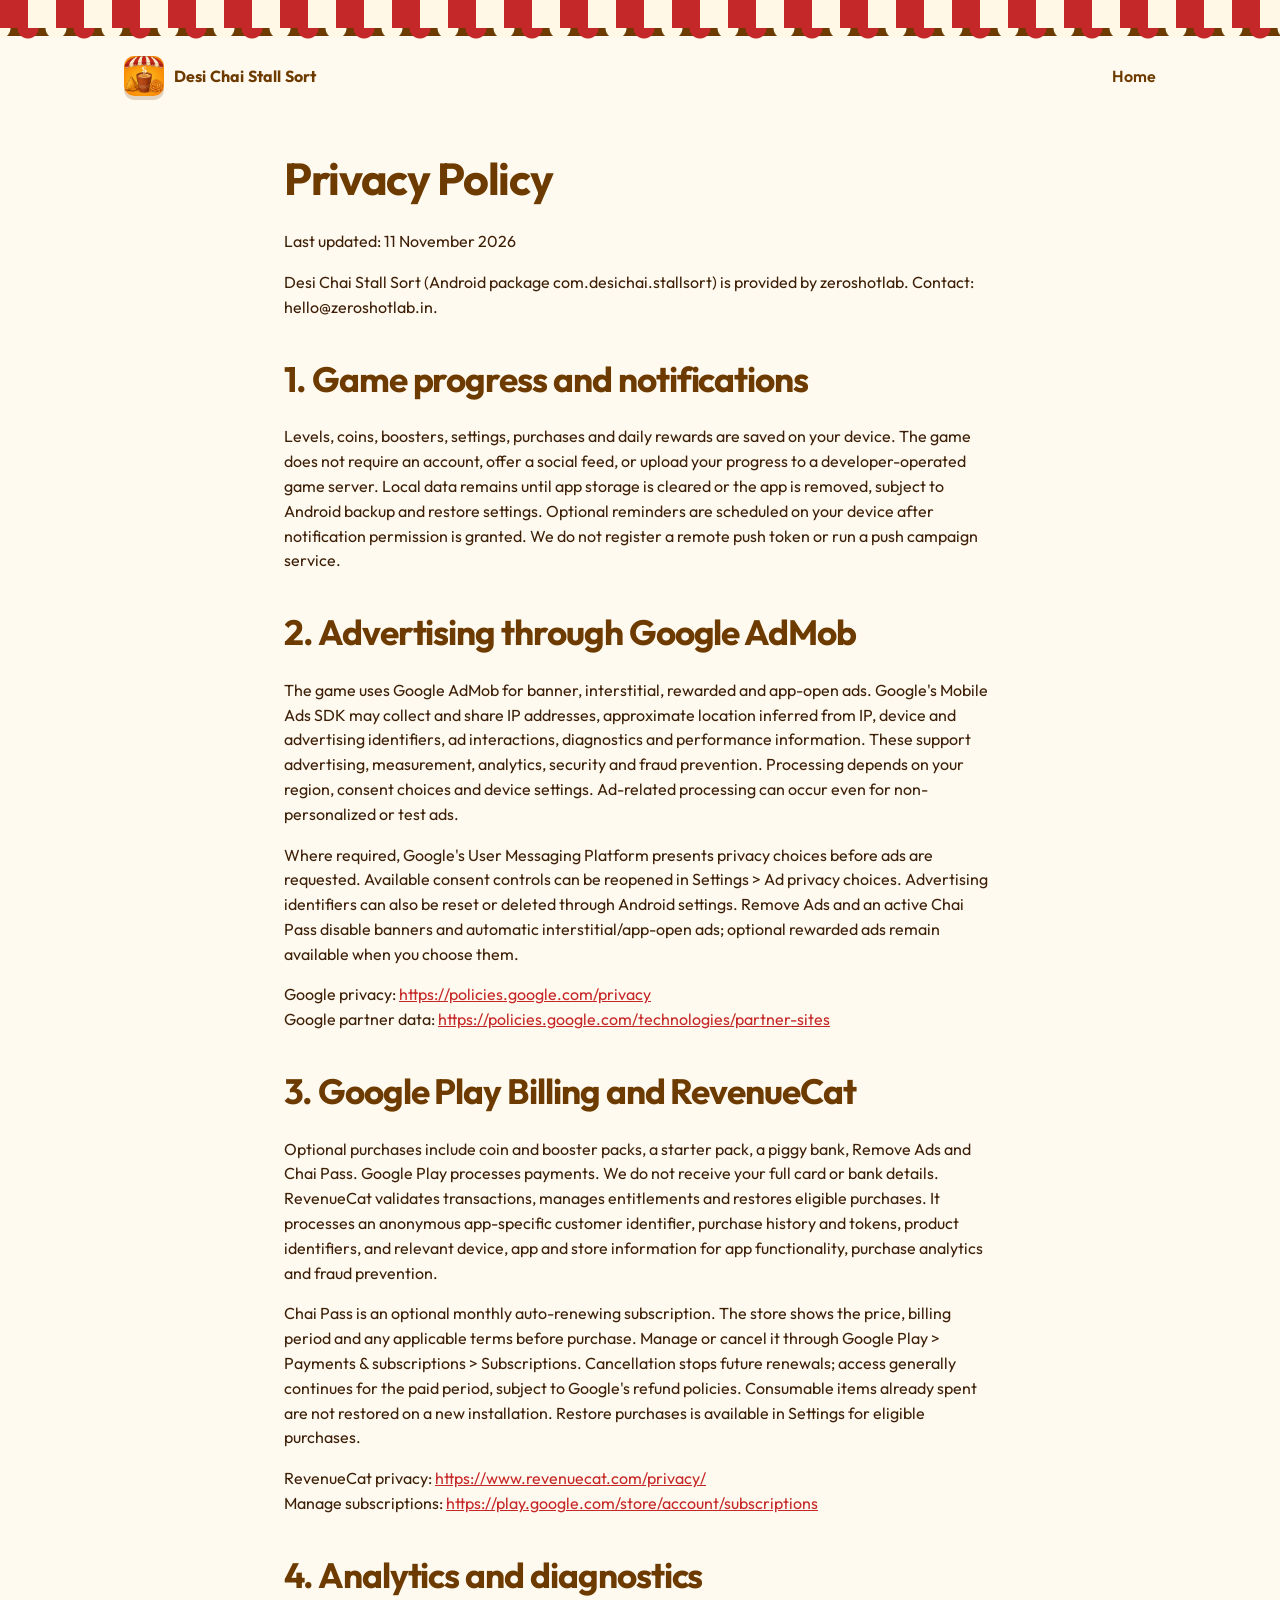
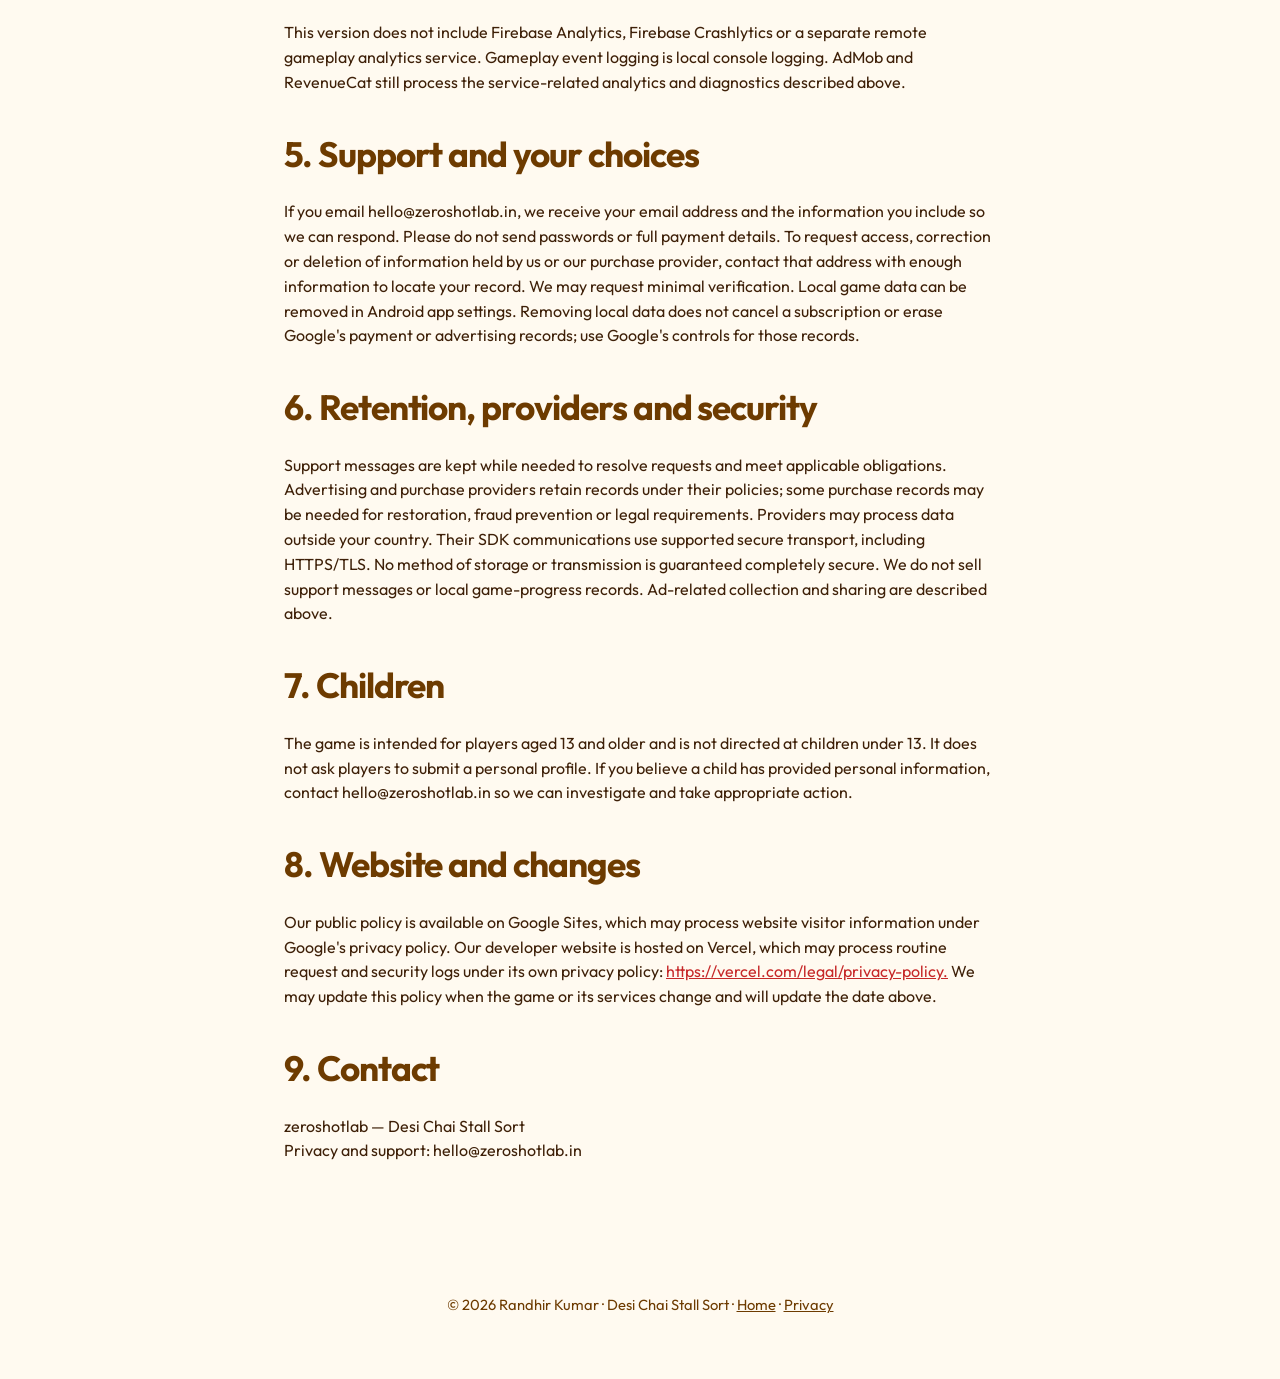
==== public/privacy.html @ 5495e0c4 "feat: publish Desi Chai developer website and app-ads.txt" ====
<!DOCTYPE html>
<html lang="en">
<head>
  <meta charset="utf-8">
  <meta name="viewport" content="width=device-width, initial-scale=1">
  <title>Privacy Policy — Desi Chai Stall Sort</title>
  <meta name="description" content="Privacy policy for the Desi Chai Stall Sort Android game.">
  <link rel="icon" type="image/png" sizes="32x32" href="assets/favicon-32.png">
  <link rel="apple-touch-icon" href="assets/apple-touch-icon.png">
  <link rel="preconnect" href="https://fonts.googleapis.com">
  <link rel="preconnect" href="https://fonts.gstatic.com" crossorigin>
  <link href="https://fonts.googleapis.com/css2?family=Outfit:wght@400;500;600;700&family=Tiro+Devanagari+Hindi:wght@400&display=swap" rel="stylesheet">
  <link rel="stylesheet" href="styles.css">
</head>
<body class="doc">
  <a class="skip" href="#main">Skip to content</a>
  <header class="top">
    <div class="awning" aria-hidden="true"></div>
    <nav class="nav">
      <a class="brand" href="index.html">
        <img src="assets/icon-512.png" width="40" height="40" alt="">
        <span>Desi Chai Stall Sort</span>
      </a>
      <a href="index.html">Home</a>
    </nav>
  </header>

  <main id="main" class="prose">
<h1>Privacy Policy</h1>
<p>Last updated: 11 November 2026</p>
<p>Desi Chai Stall Sort (Android package com.desichai.stallsort) is provided by zeroshotlab. Contact: hello@zeroshotlab.in.</p>
<h2>1. Game progress and notifications</h2>
<p>Levels, coins, boosters, settings, purchases and daily rewards are saved on your device. The game does not require an account, offer a social feed, or upload your progress to a developer-operated game server. Local data remains until app storage is cleared or the app is removed, subject to Android backup and restore settings. Optional reminders are scheduled on your device after notification permission is granted. We do not register a remote push token or run a push campaign service.</p>
<h2>2. Advertising through Google AdMob</h2>
<p>The game uses Google AdMob for banner, interstitial, rewarded and app-open ads. Google&#x27;s Mobile Ads SDK may collect and share IP addresses, approximate location inferred from IP, device and advertising identifiers, ad interactions, diagnostics and performance information. These support advertising, measurement, analytics, security and fraud prevention. Processing depends on your region, consent choices and device settings. Ad-related processing can occur even for non-personalized or test ads.</p>
<p>Where required, Google&#x27;s User Messaging Platform presents privacy choices before ads are requested. Available consent controls can be reopened in Settings &gt; Ad privacy choices. Advertising identifiers can also be reset or deleted through Android settings. Remove Ads and an active Chai Pass disable banners and automatic interstitial/app-open ads; optional rewarded ads remain available when you choose them.</p>
<p>Google privacy: <a href="https://policies.google.com/privacy">https://policies.google.com/privacy</a><br>Google partner data: <a href="https://policies.google.com/technologies/partner-sites">https://policies.google.com/technologies/partner-sites</a></p>
<h2>3. Google Play Billing and RevenueCat</h2>
<p>Optional purchases include coin and booster packs, a starter pack, a piggy bank, Remove Ads and Chai Pass. Google Play processes payments. We do not receive your full card or bank details. RevenueCat validates transactions, manages entitlements and restores eligible purchases. It processes an anonymous app-specific customer identifier, purchase history and tokens, product identifiers, and relevant device, app and store information for app functionality, purchase analytics and fraud prevention.</p>
<p>Chai Pass is an optional monthly auto-renewing subscription. The store shows the price, billing period and any applicable terms before purchase. Manage or cancel it through Google Play &gt; Payments &amp; subscriptions &gt; Subscriptions. Cancellation stops future renewals; access generally continues for the paid period, subject to Google&#x27;s refund policies. Consumable items already spent are not restored on a new installation. Restore purchases is available in Settings for eligible purchases.</p>
<p>RevenueCat privacy: <a href="https://www.revenuecat.com/privacy/">https://www.revenuecat.com/privacy/</a><br>Manage subscriptions: <a href="https://play.google.com/store/account/subscriptions">https://play.google.com/store/account/subscriptions</a></p>
<h2>4. Analytics and diagnostics</h2>
<p>This version does not include Firebase Analytics, Firebase Crashlytics or a separate remote gameplay analytics service. Gameplay event logging is local console logging. AdMob and RevenueCat still process the service-related analytics and diagnostics described above.</p>
<h2>5. Support and your choices</h2>
<p>If you email hello@zeroshotlab.in, we receive your email address and the information you include so we can respond. Please do not send passwords or full payment details. To request access, correction or deletion of information held by us or our purchase provider, contact that address with enough information to locate your record. We may request minimal verification. Local game data can be removed in Android app settings. Removing local data does not cancel a subscription or erase Google&#x27;s payment or advertising records; use Google&#x27;s controls for those records.</p>
<h2>6. Retention, providers and security</h2>
<p>Support messages are kept while needed to resolve requests and meet applicable obligations. Advertising and purchase providers retain records under their policies; some purchase records may be needed for restoration, fraud prevention or legal requirements. Providers may process data outside your country. Their SDK communications use supported secure transport, including HTTPS/TLS. No method of storage or transmission is guaranteed completely secure. We do not sell support messages or local game-progress records. Ad-related collection and sharing are described above.</p>
<h2>7. Children</h2>
<p>The game is intended for players aged 13 and older and is not directed at children under 13. It does not ask players to submit a personal profile. If you believe a child has provided personal information, contact hello@zeroshotlab.in so we can investigate and take appropriate action.</p>
<h2>8. Website and changes</h2>
<p>Our public policy is available on Google Sites, which may process website visitor information under Google&#x27;s privacy policy. Our developer website is hosted on Vercel, which may process routine request and security logs under its own privacy policy: <a href="https://vercel.com/legal/privacy-policy.">https://vercel.com/legal/privacy-policy.</a> We may update this policy when the game or its services change and will update the date above.</p>
<h2>9. Contact</h2>
<p>zeroshotlab — Desi Chai Stall Sort<br>Privacy and support: hello@zeroshotlab.in</p>
</main>

  <footer class="foot">
    <p>© 2026 Randhir Kumar · Desi Chai Stall Sort · <a href="index.html">Home</a> · <a href="privacy.html">Privacy</a></p>
  </footer>
</body>
</html>
---- public/styles.css ----
/* Desi Chai Stall Sort — landing + privacy */
:root {
  --cream: #fff4d8;
  --cream-2: #ffe8b8;
  --paper: #fffaf0;
  --orange: #fb9109;
  --orange-dk: #e26e08;
  --red: #c62828;
  --maroon: #6d3b00;
  --ink: #3e2008;
  --awning-red: #c52828;
  --awning-cream: #fff8e7;
  --line: rgba(109, 59, 0, 0.16);
  --shadow: 0 18px 50px rgba(90, 40, 0, 0.18);
}
* { box-sizing: border-box; }
html { scroll-behavior: smooth; }
body {
  margin: 0;
  font-family: Outfit, "Segoe UI", system-ui, sans-serif;
  color: var(--ink);
  background:
    radial-gradient(1200px 500px at 10% -10%, rgba(255, 213, 79, 0.45), transparent 60%),
    linear-gradient(180deg, var(--cream) 0%, var(--cream-2) 40%, #f3c56a 140%);
  min-height: 100%;
  line-height: 1.55;
}
.skip {
  position: absolute; left: -999px; top: 8px;
  background: #fff; color: var(--maroon); padding: 8px 12px; z-index: 20;
}
.skip:focus { left: 8px; }
.awning {
  height: 28px;
  background: repeating-linear-gradient(90deg,
    var(--awning-red) 0 28px,
    var(--awning-cream) 28px 56px);
  position: relative;
  box-shadow: 0 8px 0 var(--maroon);
}
.awning::after {
  content: "";
  position: absolute;
  left: 0; right: 0; bottom: -16px; height: 16px;
  background: radial-gradient(circle at 50% 0, var(--awning-red) 10px, transparent 11px) 0 0 / 56px 16px,
              radial-gradient(circle at 50% 0, var(--awning-cream) 10px, transparent 11px) 28px 0 / 56px 16px;
}
.nav {
  display: flex; align-items: center; justify-content: space-between;
  max-width: 1080px; margin: 0 auto; padding: 28px 24px 8px;
  gap: 16px;
}
.brand { display: flex; align-items: center; gap: 10px; color: var(--maroon); font-weight: 700; text-decoration: none; letter-spacing: 0.01em; }
.brand img { border-radius: 10px; box-shadow: 0 4px 0 rgba(109,59,0,.2); }
.nav a:not(.brand) { color: var(--maroon); font-weight: 600; text-decoration: none; }
.nav a:not(.brand):hover { color: var(--red); }
.lang {
  border: 2px solid var(--maroon); background: var(--paper); color: var(--maroon);
  border-radius: 999px; padding: 6px 12px; font: inherit; font-weight: 650; cursor: pointer;
}

.hero { max-width: 1080px; margin: 0 auto; padding: 48px 24px 24px; display: grid; grid-template-columns: 1.1fr 0.9fr; gap: 40px; align-items: center; }
.hero h1 {
  font-size: clamp(2.4rem, 6vw, 4.4rem);
  line-height: 0.95; letter-spacing: -0.03em;
  margin: 0 0 12px; color: var(--maroon);
}
.hero h1 em { color: var(--red); font-style: normal; }
.lede { font-size: 1.15rem; max-width: 36rem; margin: 0 0 22px; }
.eyebrow { text-transform: uppercase; letter-spacing: 0.16em; font-size: 0.72rem; font-weight: 700; color: var(--orange-dk); margin: 0 0 8px; }
.cta-row { display: flex; flex-wrap: wrap; gap: 12px; align-items: center; }
.btn {
  display: inline-flex; align-items: center; justify-content: center;
  background: var(--orange); color: #3e2008; font-weight: 760; text-decoration: none;
  padding: 14px 22px; border-radius: 999px; border: 0; box-shadow: 0 4px 0 #9a4c00;
}
.btn:hover { background: #ff9f1a; }
.btn.ghost { background: var(--paper); box-shadow: 0 4px 0 var(--maroon); color: var(--maroon); }
.hero-art { text-align: center; }
.hero-art img.icon { width: min(100%, 380px); height: auto; border-radius: 36px; box-shadow: var(--shadow); }
.pills { display: flex; flex-wrap: wrap; gap: 8px; margin: 18px 0 0; padding: 0; list-style: none; }
.pills li { background: var(--paper); border: 2px solid var(--maroon); border-radius: 999px; padding: 4px 12px; font-size: 0.88rem; font-weight: 650; color: var(--maroon); }

.band { background: rgba(255,250,240,0.62); border-top: 1px solid var(--line); border-bottom: 1px solid var(--line); }
.wrap { max-width: 1080px; margin: 0 auto; padding: 56px 24px; }
h2 { font-size: clamp(1.6rem, 3vw, 2.2rem); color: var(--maroon); letter-spacing: -0.03em; margin: 0 0 18px; }
.features { display: grid; grid-template-columns: repeat(3, 1fr); gap: 16px; }
.card { background: var(--paper); border-radius: 20px; padding: 20px 20px 18px; box-shadow: var(--shadow); border: 1px solid var(--line); }
.card h3 { margin: 0 0 6px; font-size: 1.05rem; color: var(--maroon); }
.card p { margin: 0; color: #5a3410; }

.shots { display: grid; grid-template-columns: repeat(4, 1fr); gap: 14px; }
.shots figure { margin: 0; }
.shots img {
  width: 100%; height: auto; display: block; border-radius: 24px;
  box-shadow: var(--shadow); background: #f3c56a;
}
.shots figcaption { text-align: center; font-size: 0.85rem; color: var(--maroon); margin-top: 8px; font-weight: 600; }

.cities { display: flex; flex-wrap: wrap; gap: 8px; padding: 0; list-style: none; margin: 0; }
.cities li { background: var(--maroon); color: var(--cream); border-radius: 999px; padding: 6px 12px; font-size: 0.92rem; }

.foot { text-align: center; padding: 36px 16px 48px; color: var(--maroon); font-size: 0.92rem; }
.foot a { color: var(--maroon); }

body.doc { background: var(--paper); }
body.doc .prose { max-width: 760px; margin: 0 auto; padding: 40px 24px 64px; }
body.doc h1 { color: var(--maroon); font-size: clamp(2rem, 4vw, 2.8rem); letter-spacing: -0.03em; margin: 0 0 8px; }
body.doc h2 { margin-top: 2rem; }
body.doc .notice { background: #fff3c4; border-left: 4px solid var(--orange); padding: 12px 14px; border-radius: 8px; }
code { font-size: 0.92em; background: #fff1c7; padding: 0 4px; border-radius: 4px; }
a { color: var(--red); }

@media (max-width: 860px) {
  .hero { grid-template-columns: 1fr; padding-top: 28px; }
  .features, .shots { grid-template-columns: 1fr 1fr; }
}
@media (max-width: 560px) {
  .features { grid-template-columns: 1fr; }
  .shots { grid-template-columns: 1fr 1fr; }
}
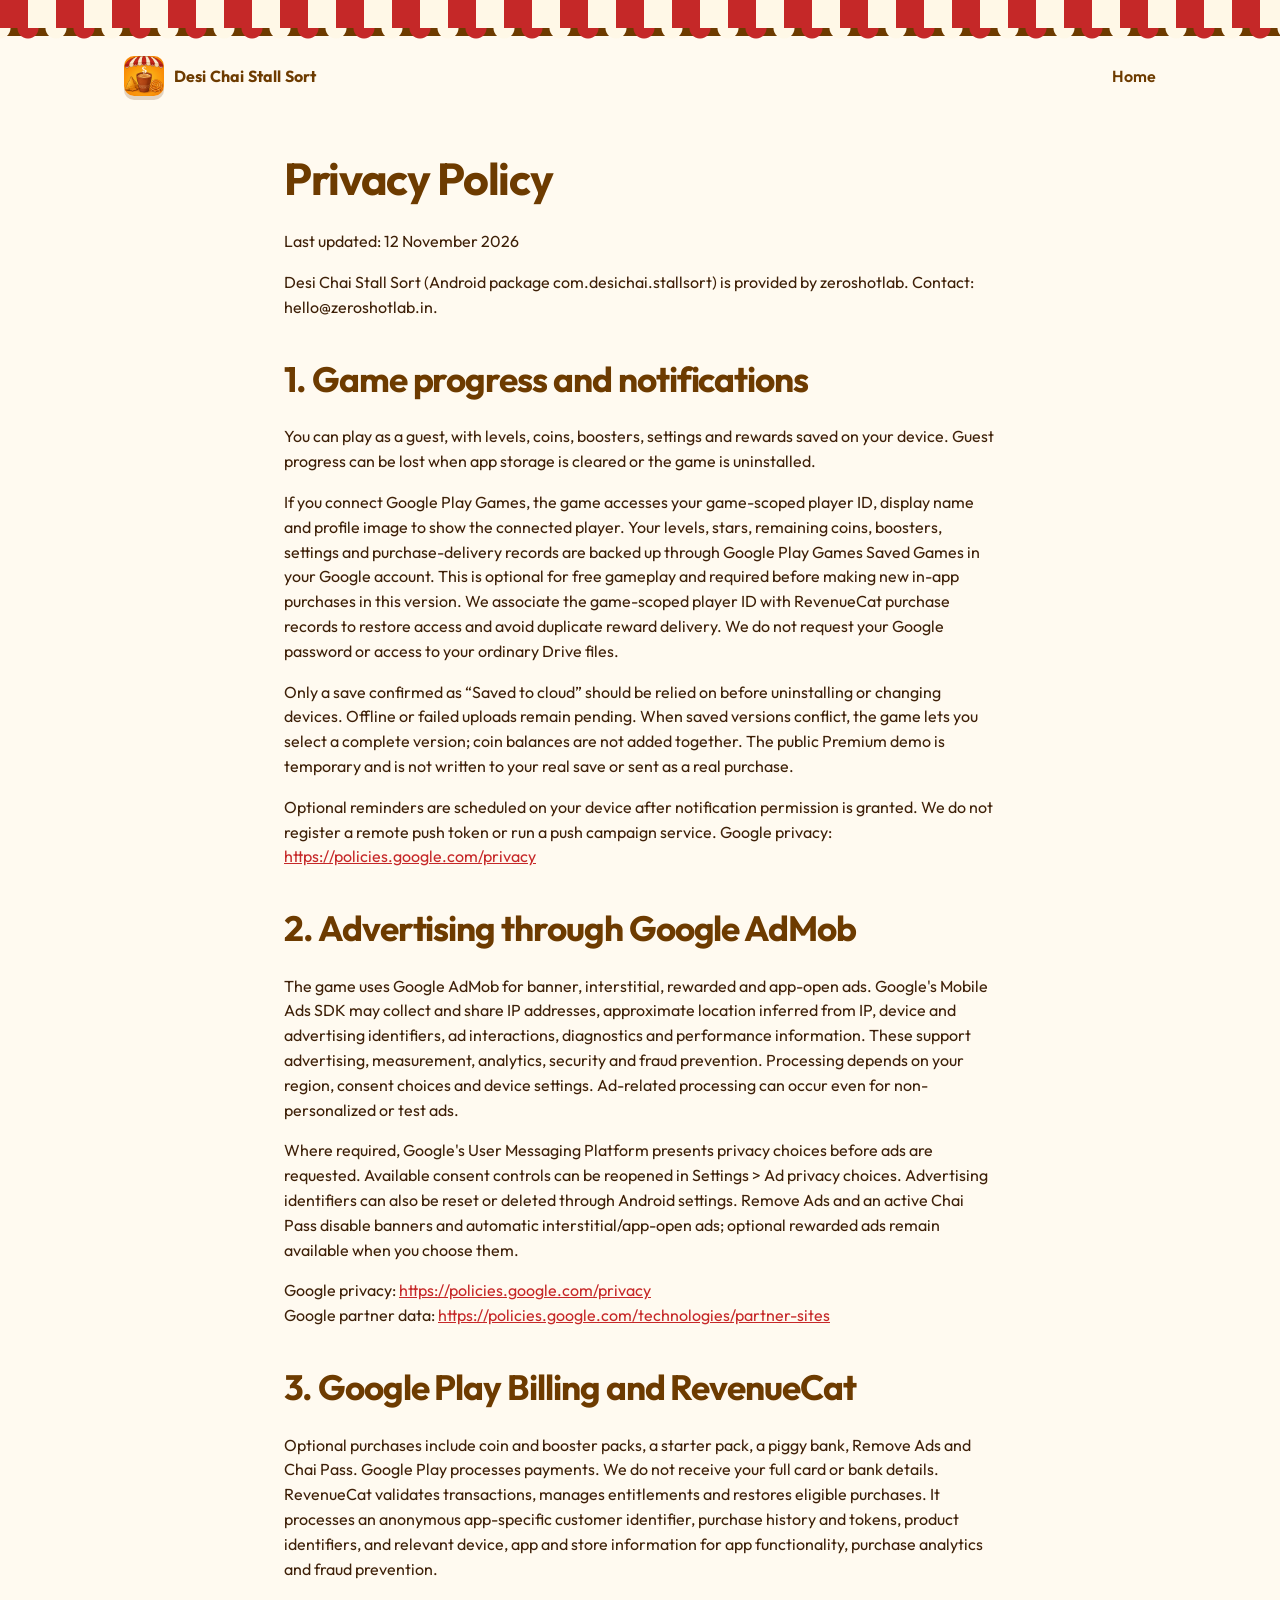
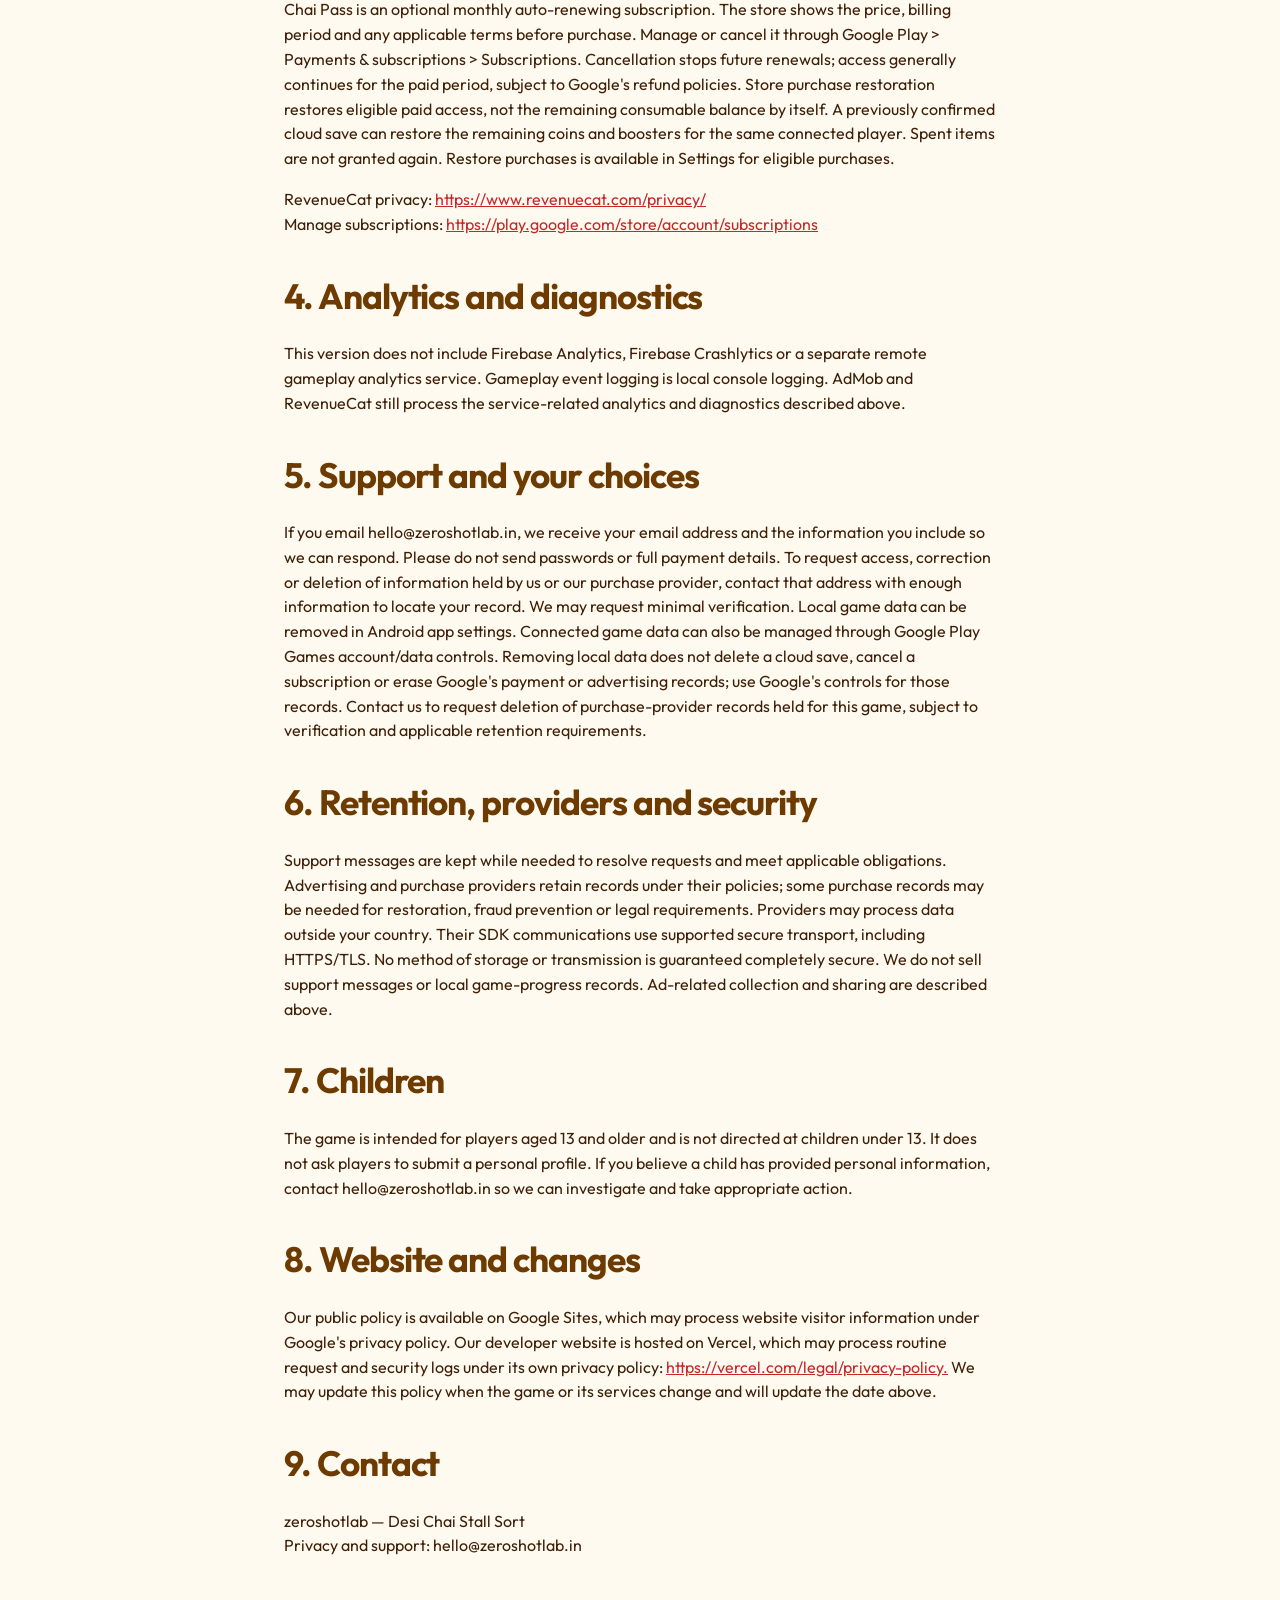
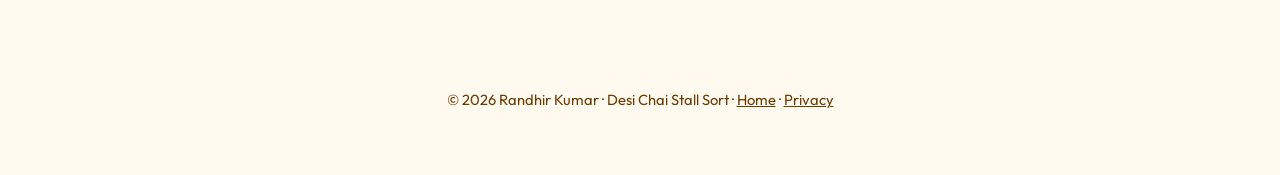
==== commit e5e750da: "docs: disclose Play Games cloud saves and player identity" ====
--- a/public/privacy.html
+++ b/public/privacy.html
@@ -27,22 +27,25 @@
 
   <main id="main" class="prose">
 <h1>Privacy Policy</h1>
-<p>Last updated: 11 November 2026</p>
+<p>Last updated: 12 November 2026</p>
 <p>Desi Chai Stall Sort (Android package com.desichai.stallsort) is provided by zeroshotlab. Contact: hello@zeroshotlab.in.</p>
 <h2>1. Game progress and notifications</h2>
-<p>Levels, coins, boosters, settings, purchases and daily rewards are saved on your device. The game does not require an account, offer a social feed, or upload your progress to a developer-operated game server. Local data remains until app storage is cleared or the app is removed, subject to Android backup and restore settings. Optional reminders are scheduled on your device after notification permission is granted. We do not register a remote push token or run a push campaign service.</p>
+<p>You can play as a guest, with levels, coins, boosters, settings and rewards saved on your device. Guest progress can be lost when app storage is cleared or the game is uninstalled.</p>
+<p>If you connect Google Play Games, the game accesses your game-scoped player ID, display name and profile image to show the connected player. Your levels, stars, remaining coins, boosters, settings and purchase-delivery records are backed up through Google Play Games Saved Games in your Google account. This is optional for free gameplay and required before making new in-app purchases in this version. We associate the game-scoped player ID with RevenueCat purchase records to restore access and avoid duplicate reward delivery. We do not request your Google password or access to your ordinary Drive files.</p>
+<p>Only a save confirmed as “Saved to cloud” should be relied on before uninstalling or changing devices. Offline or failed uploads remain pending. When saved versions conflict, the game lets you select a complete version; coin balances are not added together. The public Premium demo is temporary and is not written to your real save or sent as a real purchase.</p>
+<p>Optional reminders are scheduled on your device after notification permission is granted. We do not register a remote push token or run a push campaign service. Google privacy: <a href="https://policies.google.com/privacy">https://policies.google.com/privacy</a></p>
 <h2>2. Advertising through Google AdMob</h2>
 <p>The game uses Google AdMob for banner, interstitial, rewarded and app-open ads. Google&#x27;s Mobile Ads SDK may collect and share IP addresses, approximate location inferred from IP, device and advertising identifiers, ad interactions, diagnostics and performance information. These support advertising, measurement, analytics, security and fraud prevention. Processing depends on your region, consent choices and device settings. Ad-related processing can occur even for non-personalized or test ads.</p>
 <p>Where required, Google&#x27;s User Messaging Platform presents privacy choices before ads are requested. Available consent controls can be reopened in Settings &gt; Ad privacy choices. Advertising identifiers can also be reset or deleted through Android settings. Remove Ads and an active Chai Pass disable banners and automatic interstitial/app-open ads; optional rewarded ads remain available when you choose them.</p>
 <p>Google privacy: <a href="https://policies.google.com/privacy">https://policies.google.com/privacy</a><br>Google partner data: <a href="https://policies.google.com/technologies/partner-sites">https://policies.google.com/technologies/partner-sites</a></p>
 <h2>3. Google Play Billing and RevenueCat</h2>
 <p>Optional purchases include coin and booster packs, a starter pack, a piggy bank, Remove Ads and Chai Pass. Google Play processes payments. We do not receive your full card or bank details. RevenueCat validates transactions, manages entitlements and restores eligible purchases. It processes an anonymous app-specific customer identifier, purchase history and tokens, product identifiers, and relevant device, app and store information for app functionality, purchase analytics and fraud prevention.</p>
-<p>Chai Pass is an optional monthly auto-renewing subscription. The store shows the price, billing period and any applicable terms before purchase. Manage or cancel it through Google Play &gt; Payments &amp; subscriptions &gt; Subscriptions. Cancellation stops future renewals; access generally continues for the paid period, subject to Google&#x27;s refund policies. Consumable items already spent are not restored on a new installation. Restore purchases is available in Settings for eligible purchases.</p>
+<p>Chai Pass is an optional monthly auto-renewing subscription. The store shows the price, billing period and any applicable terms before purchase. Manage or cancel it through Google Play &gt; Payments &amp; subscriptions &gt; Subscriptions. Cancellation stops future renewals; access generally continues for the paid period, subject to Google&#x27;s refund policies. Store purchase restoration restores eligible paid access, not the remaining consumable balance by itself. A previously confirmed cloud save can restore the remaining coins and boosters for the same connected player. Spent items are not granted again. Restore purchases is available in Settings for eligible purchases.</p>
 <p>RevenueCat privacy: <a href="https://www.revenuecat.com/privacy/">https://www.revenuecat.com/privacy/</a><br>Manage subscriptions: <a href="https://play.google.com/store/account/subscriptions">https://play.google.com/store/account/subscriptions</a></p>
 <h2>4. Analytics and diagnostics</h2>
 <p>This version does not include Firebase Analytics, Firebase Crashlytics or a separate remote gameplay analytics service. Gameplay event logging is local console logging. AdMob and RevenueCat still process the service-related analytics and diagnostics described above.</p>
 <h2>5. Support and your choices</h2>
-<p>If you email hello@zeroshotlab.in, we receive your email address and the information you include so we can respond. Please do not send passwords or full payment details. To request access, correction or deletion of information held by us or our purchase provider, contact that address with enough information to locate your record. We may request minimal verification. Local game data can be removed in Android app settings. Removing local data does not cancel a subscription or erase Google&#x27;s payment or advertising records; use Google&#x27;s controls for those records.</p>
+<p>If you email hello@zeroshotlab.in, we receive your email address and the information you include so we can respond. Please do not send passwords or full payment details. To request access, correction or deletion of information held by us or our purchase provider, contact that address with enough information to locate your record. We may request minimal verification. Local game data can be removed in Android app settings. Connected game data can also be managed through Google Play Games account/data controls. Removing local data does not delete a cloud save, cancel a subscription or erase Google&#x27;s payment or advertising records; use Google&#x27;s controls for those records. Contact us to request deletion of purchase-provider records held for this game, subject to verification and applicable retention requirements.</p>
 <h2>6. Retention, providers and security</h2>
 <p>Support messages are kept while needed to resolve requests and meet applicable obligations. Advertising and purchase providers retain records under their policies; some purchase records may be needed for restoration, fraud prevention or legal requirements. Providers may process data outside your country. Their SDK communications use supported secure transport, including HTTPS/TLS. No method of storage or transmission is guaranteed completely secure. We do not sell support messages or local game-progress records. Ad-related collection and sharing are described above.</p>
 <h2>7. Children</h2>
@@ -51,7 +54,7 @@
 <p>Our public policy is available on Google Sites, which may process website visitor information under Google&#x27;s privacy policy. Our developer website is hosted on Vercel, which may process routine request and security logs under its own privacy policy: <a href="https://vercel.com/legal/privacy-policy.">https://vercel.com/legal/privacy-policy.</a> We may update this policy when the game or its services change and will update the date above.</p>
 <h2>9. Contact</h2>
 <p>zeroshotlab — Desi Chai Stall Sort<br>Privacy and support: hello@zeroshotlab.in</p>
-</main>
+  </main>
 
   <footer class="foot">
     <p>© 2026 Randhir Kumar · Desi Chai Stall Sort · <a href="index.html">Home</a> · <a href="privacy.html">Privacy</a></p>
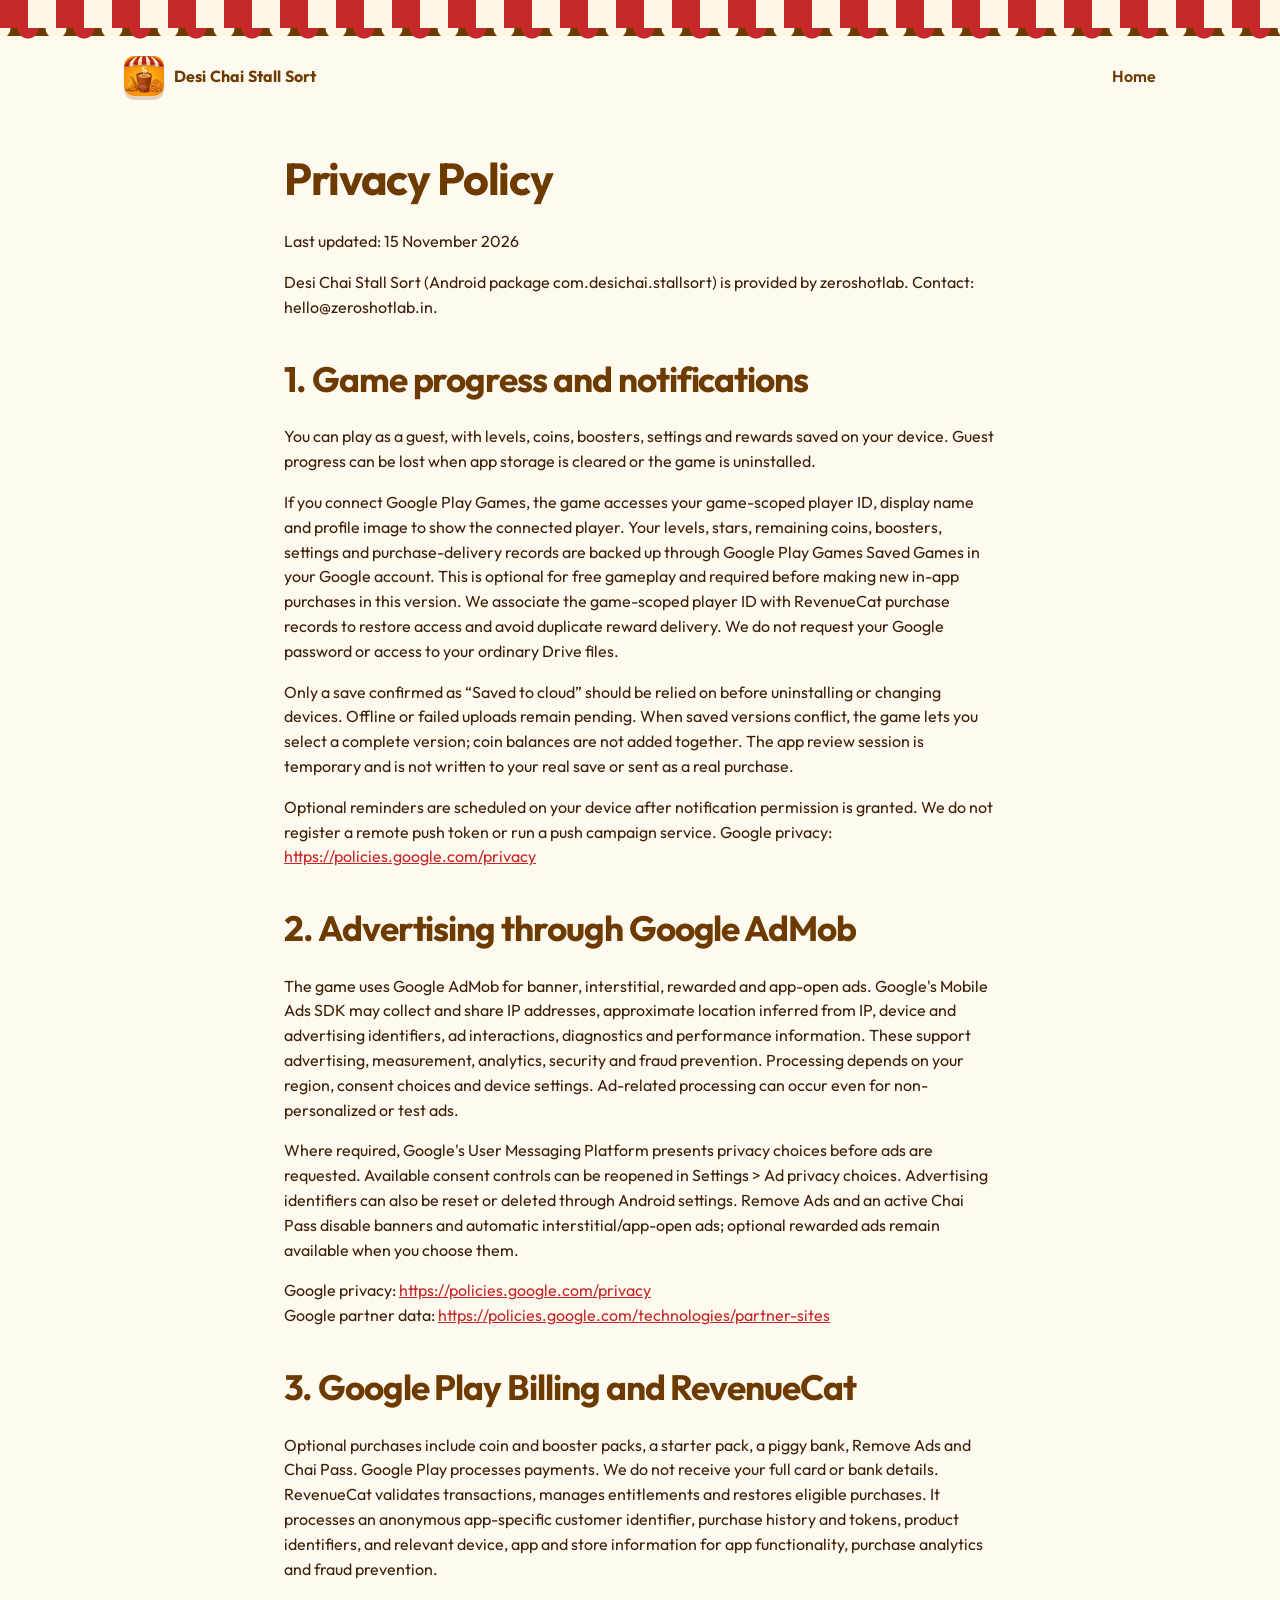
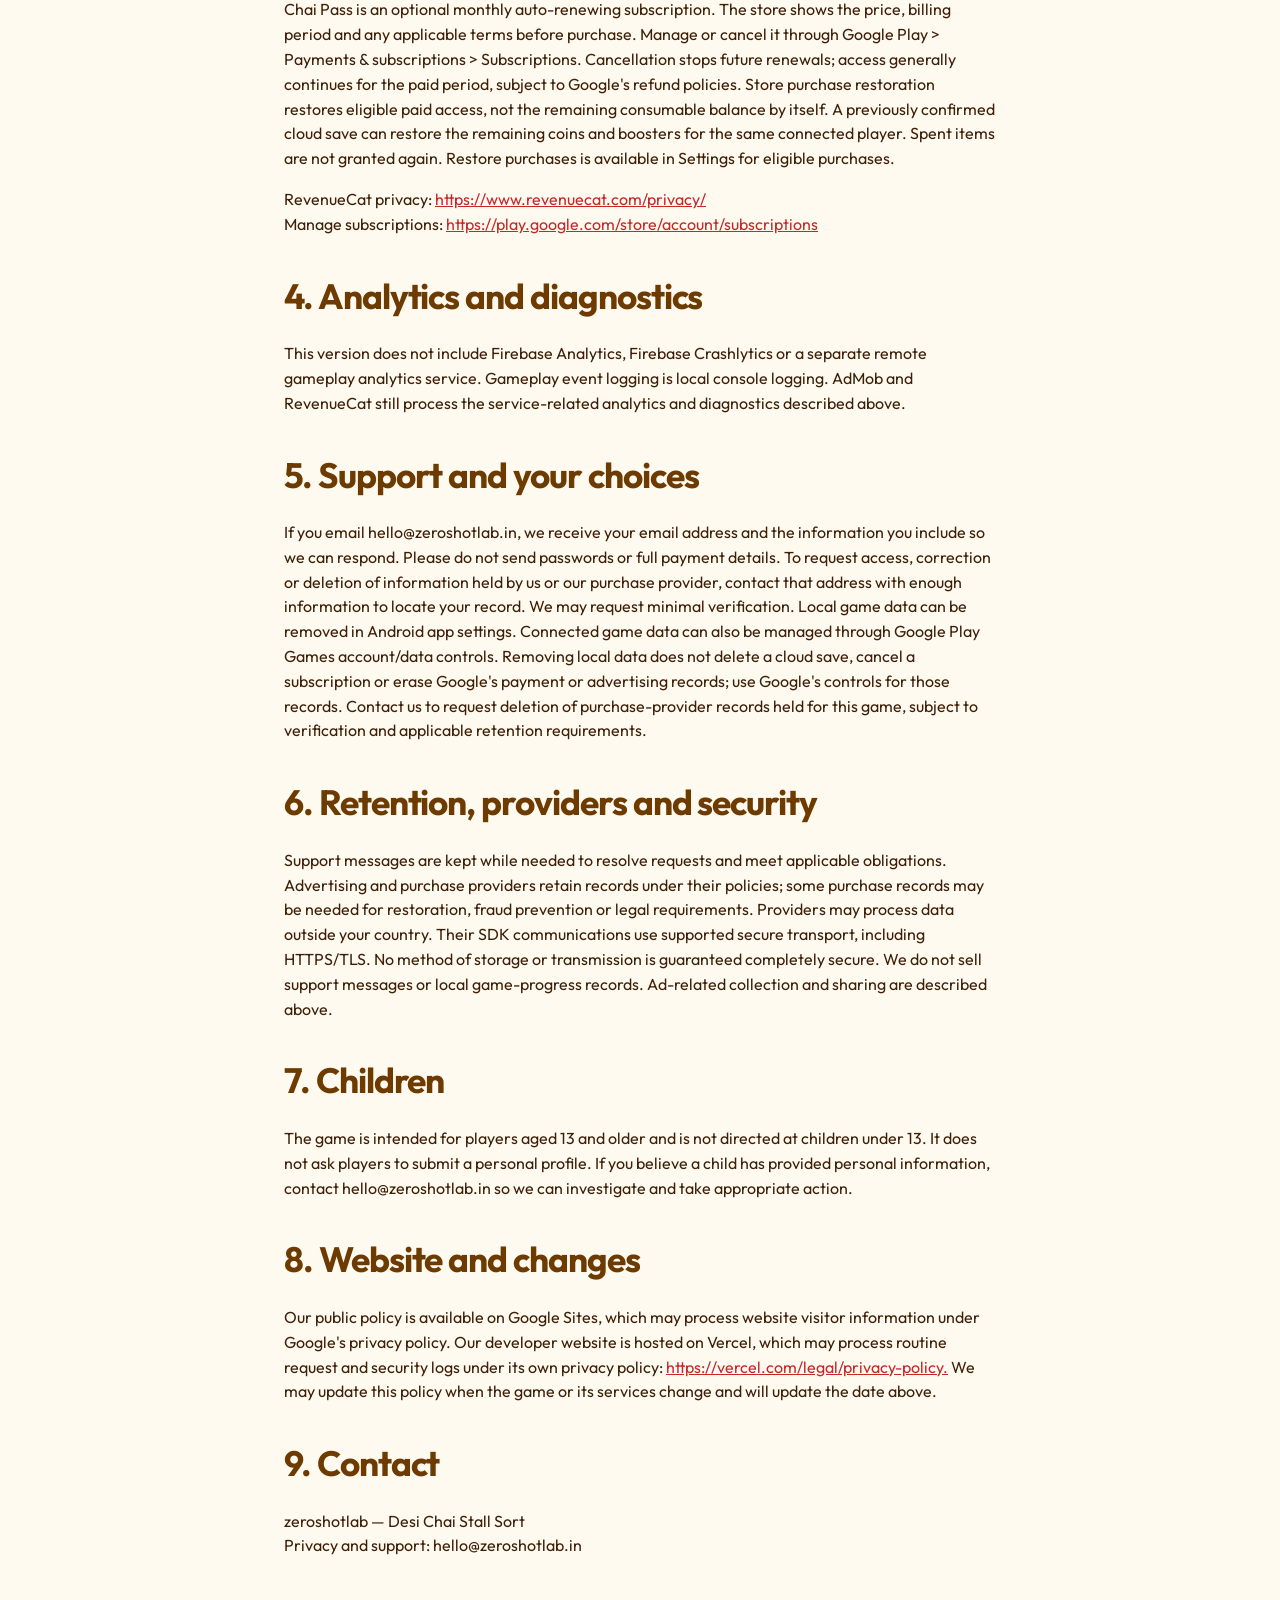
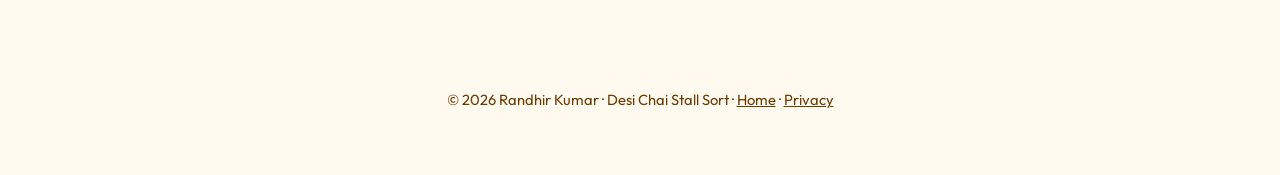
==== commit 874b3a9a: "docs: describe production review access" ====
--- a/public/privacy.html
+++ b/public/privacy.html
@@ -27,12 +27,12 @@
 
   <main id="main" class="prose">
 <h1>Privacy Policy</h1>
-<p>Last updated: 12 November 2026</p>
+<p>Last updated: 15 November 2026</p>
 <p>Desi Chai Stall Sort (Android package com.desichai.stallsort) is provided by zeroshotlab. Contact: hello@zeroshotlab.in.</p>
 <h2>1. Game progress and notifications</h2>
 <p>You can play as a guest, with levels, coins, boosters, settings and rewards saved on your device. Guest progress can be lost when app storage is cleared or the game is uninstalled.</p>
 <p>If you connect Google Play Games, the game accesses your game-scoped player ID, display name and profile image to show the connected player. Your levels, stars, remaining coins, boosters, settings and purchase-delivery records are backed up through Google Play Games Saved Games in your Google account. This is optional for free gameplay and required before making new in-app purchases in this version. We associate the game-scoped player ID with RevenueCat purchase records to restore access and avoid duplicate reward delivery. We do not request your Google password or access to your ordinary Drive files.</p>
-<p>Only a save confirmed as “Saved to cloud” should be relied on before uninstalling or changing devices. Offline or failed uploads remain pending. When saved versions conflict, the game lets you select a complete version; coin balances are not added together. The public Premium demo is temporary and is not written to your real save or sent as a real purchase.</p>
+<p>Only a save confirmed as “Saved to cloud” should be relied on before uninstalling or changing devices. Offline or failed uploads remain pending. When saved versions conflict, the game lets you select a complete version; coin balances are not added together. The app review session is temporary and is not written to your real save or sent as a real purchase.</p>
 <p>Optional reminders are scheduled on your device after notification permission is granted. We do not register a remote push token or run a push campaign service. Google privacy: <a href="https://policies.google.com/privacy">https://policies.google.com/privacy</a></p>
 <h2>2. Advertising through Google AdMob</h2>
 <p>The game uses Google AdMob for banner, interstitial, rewarded and app-open ads. Google&#x27;s Mobile Ads SDK may collect and share IP addresses, approximate location inferred from IP, device and advertising identifiers, ad interactions, diagnostics and performance information. These support advertising, measurement, analytics, security and fraud prevention. Processing depends on your region, consent choices and device settings. Ad-related processing can occur even for non-personalized or test ads.</p>
